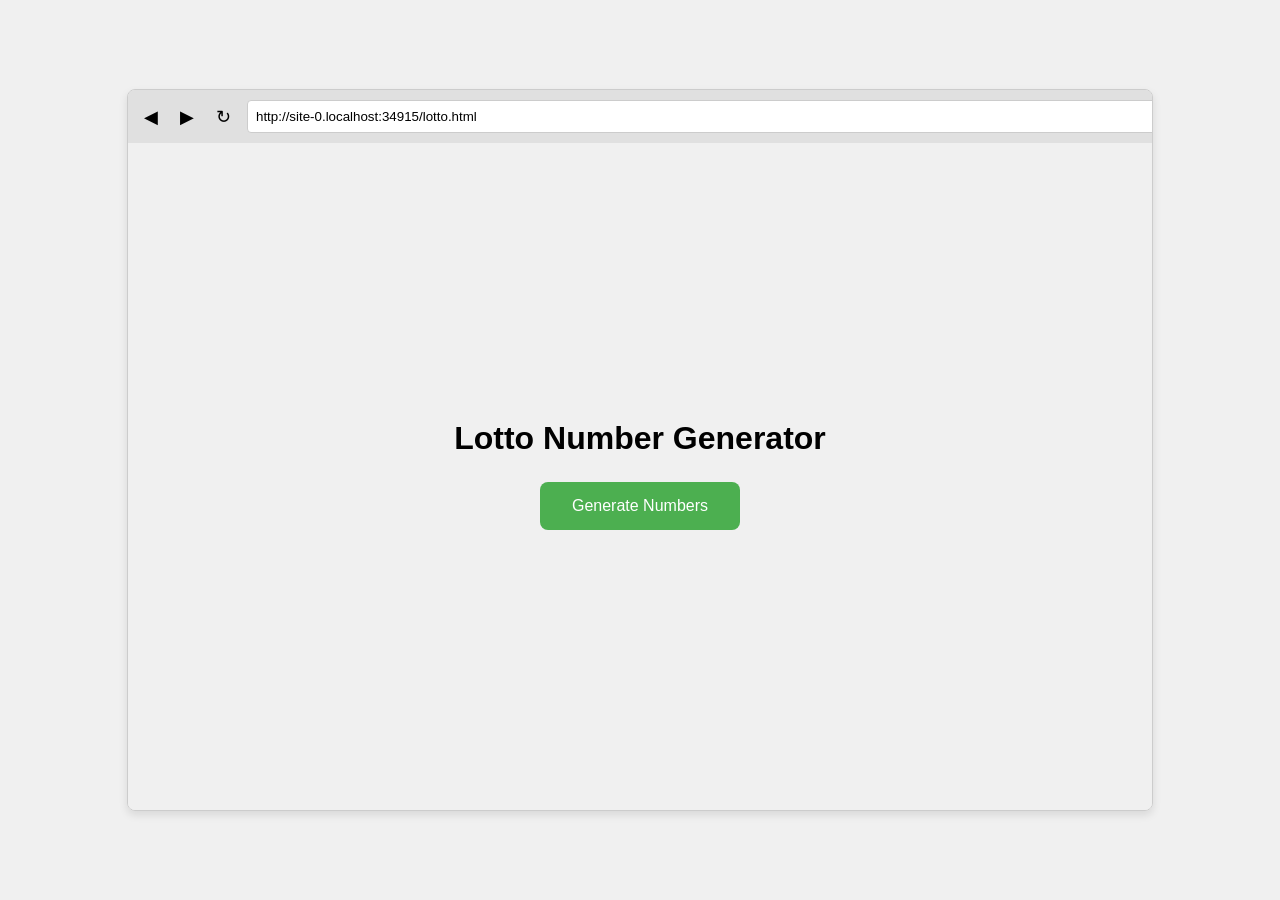
==== index.html @ 14a26ce6 "Add lottery page updates" ====
<!DOCTYPE html>
<html lang="en">
<head>
    <meta charset="UTF-8">
    <meta name="viewport" content="width=device-width, initial-scale=1.0">
    <title>Web Browser</title>
    <link rel="stylesheet" href="style.css">
</head>
<body>
    <div class="browser-container">
        <div class="browser-header">
            <div class="browser-buttons">
                <button id="back">◀</button>
                <button id="forward">▶</button>
                <button id="refresh">↻</button>
            </div>
            <div class="browser-address-bar">
                <input type="text" id="address-bar" value="lotto.html">
            </div>
        </div>
        <div class="browser-content">
            <iframe id="content-frame" src="lotto.html"></iframe>
        </div>
    </div>
    <script src="main.js"></script>
</body>
</html>
---- style.css ----
body {
    font-family: sans-serif;
    margin: 0;
    display: flex;
    justify-content: center;
    align-items: center;
    min-height: 100vh;
    background-color: #f0f0f0;
}

.browser-container {
    width: 80%;
    height: 80vh;
    border: 1px solid #ccc;
    border-radius: 8px;
    display: flex;
    flex-direction: column;
    overflow: hidden;
    box-shadow: 0 4px 8px rgba(0,0,0,0.1);
}

.browser-header {
    display: flex;
    align-items: center;
    padding: 10px;
    background-color: #e0e0e0;
}

.browser-buttons {
    display: flex;
}

.browser-buttons button {
    background: none;
    border: none;
    font-size: 18px;
    cursor: pointer;
    margin-right: 10px;
}

.browser-address-bar {
    flex-grow: 1;
}

.browser-address-bar input {
    width: 100%;
    padding: 8px;
    border-radius: 4px;
    border: 1px solid #ccc;
}

.browser-content {
    flex-grow: 1;
    display: flex;
}

#content-frame {
    flex-grow: 1;
    border: none;
}
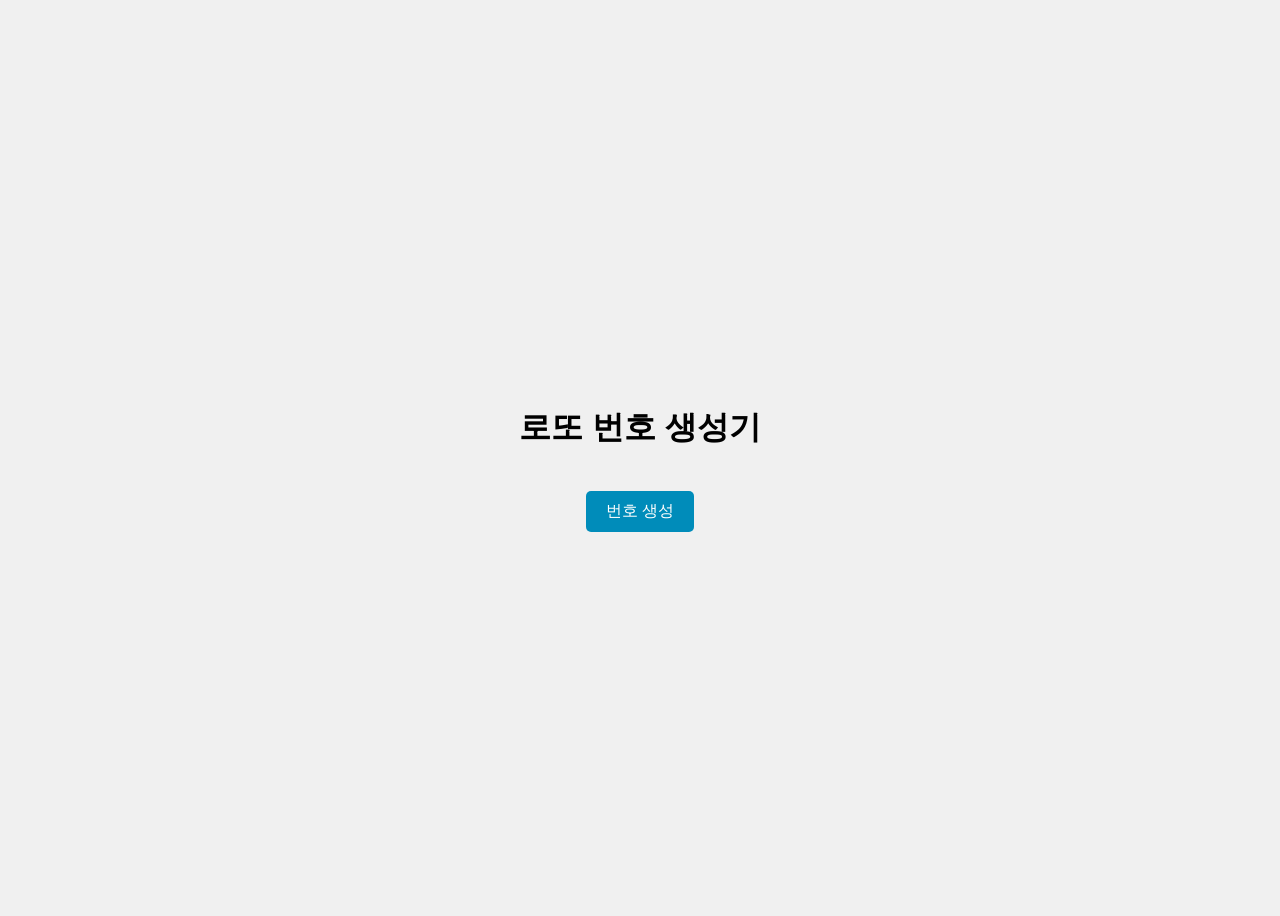
==== commit a187b225: "Update product builder app" ====
--- a/index.html
+++ b/index.html
@@ -1,26 +1,16 @@
 <!DOCTYPE html>
-<html lang="en">
+<html lang="ko">
 <head>
     <meta charset="UTF-8">
     <meta name="viewport" content="width=device-width, initial-scale=1.0">
-    <title>Web Browser</title>
+    <title>로또 번호 생성기</title>
     <link rel="stylesheet" href="style.css">
-</head>
+</head> 
 <body>
-    <div class="browser-container">
-        <div class="browser-header">
-            <div class="browser-buttons">
-                <button id="back">◀</button>
-                <button id="forward">▶</button>
-                <button id="refresh">↻</button>
-            </div>
-            <div class="browser-address-bar">
-                <input type="text" id="address-bar" value="lotto.html">
-            </div>
-        </div>
-        <div class="browser-content">
-            <iframe id="content-frame" src="lotto.html"></iframe>
-        </div>
+    <div class="container">
+        <h1>로또 번호 생성기</h1>
+        <div id="numbers" class="numbers-container"></div>
+        <button id="generate-btn">번호 생성</button>
     </div>
     <script src="main.js"></script>
 </body>
--- a/style.css
+++ b/style.css
@@ -1,6 +1,5 @@
 body {
     font-family: sans-serif;
-    margin: 0;
     display: flex;
     justify-content: center;
     align-items: center;
@@ -8,53 +7,35 @@
     background-color: #f0f0f0;
 }
 
-.browser-container {
-    width: 80%;
-    height: 80vh;
-    border: 1px solid #ccc;
-    border-radius: 8px;
-    display: flex;
-    flex-direction: column;
-    overflow: hidden;
-    box-shadow: 0 4px 8px rgba(0,0,0,0.1);
+.container {
+    text-align: center;
 }
 
-.browser-header {
+.numbers-container {
     display: flex;
-    align-items: center;
-    padding: 10px;
-    background-color: #e0e0e0;
+    justify-content: center;
+    margin-bottom: 20px;
 }
 
-.browser-buttons {
+.number {
+    width: 40px;
+    height: 40px;
+    border-radius: 50%;
+    background-color: #4CAF50;
+    color: white;
     display: flex;
+    justify-content: center;
+    align-items: center;
+    margin: 0 5px;
+    font-size: 18px;
 }
 
-.browser-buttons button {
-    background: none;
+#generate-btn {
+    padding: 10px 20px;
+    font-size: 16px;
+    cursor: pointer;
     border: none;
-    font-size: 18px;
-    cursor: pointer;
-    margin-right: 10px;
-}
-
-.browser-address-bar {
-    flex-grow: 1;
-}
-
-.browser-address-bar input {
-    width: 100%;
-    padding: 8px;
-    border-radius: 4px;
-    border: 1px solid #ccc;
-}
-
-.browser-content {
-    flex-grow: 1;
-    display: flex;
-}
-
-#content-frame {
-    flex-grow: 1;
-    border: none;
-}
+    background-color: #008CBA;
+    color: white;
+    border-radius: 5px;
+}
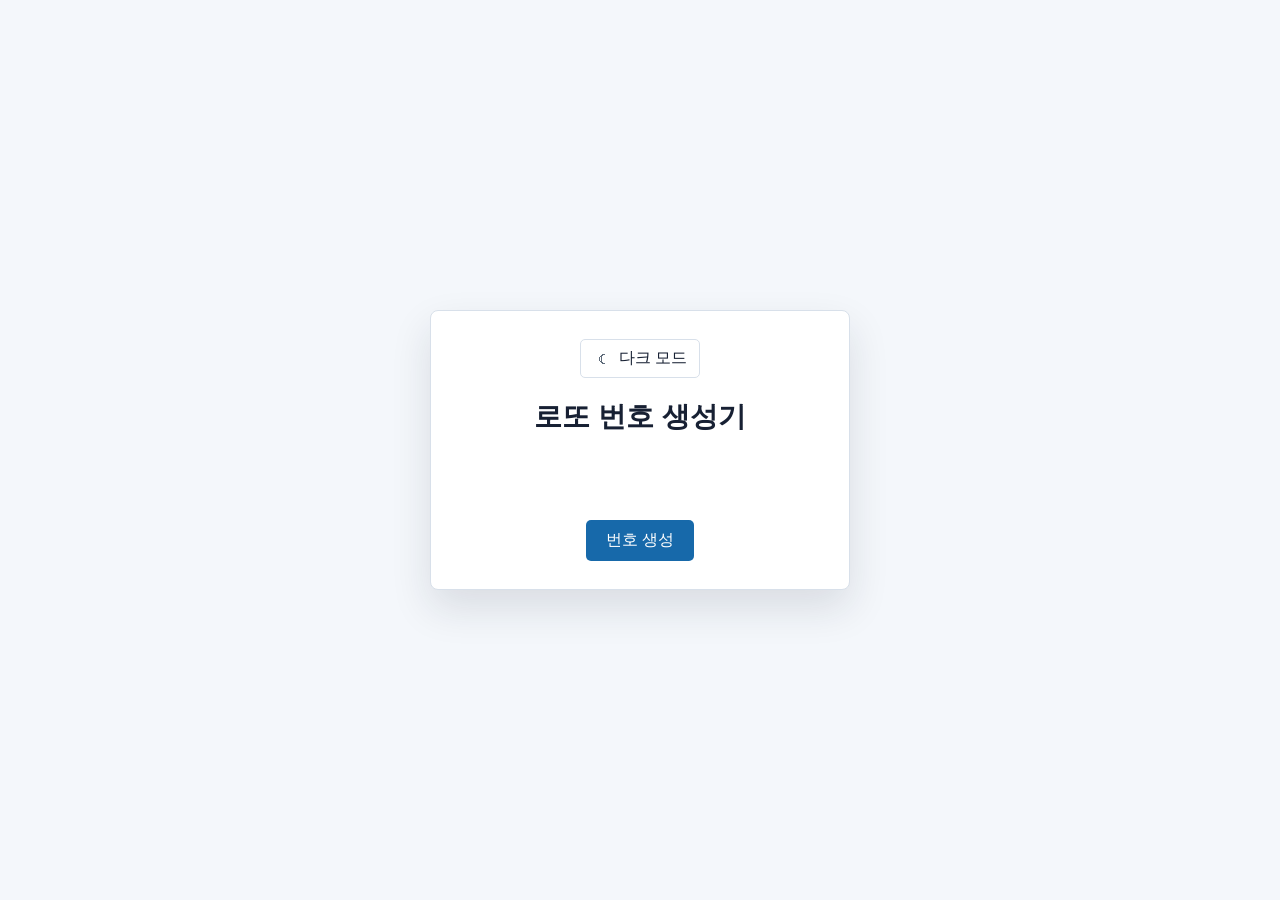
==== commit 6340f1d7: "Add theme toggle" ====
--- a/index.html
+++ b/index.html
@@ -8,6 +8,10 @@
 </head> 
 <body>
     <div class="container">
+        <button id="theme-toggle" class="theme-toggle" type="button" aria-label="다크 모드로 전환" aria-pressed="false">
+            <span class="theme-toggle__icon" aria-hidden="true">☾</span>
+            <span class="theme-toggle__text">다크 모드</span>
+        </button>
         <h1>로또 번호 생성기</h1>
         <div id="numbers" class="numbers-container"></div>
         <button id="generate-btn">번호 생성</button>
--- a/style.css
+++ b/style.css
@@ -1,41 +1,122 @@
+* {
+    box-sizing: border-box;
+}
+
+:root {
+    color-scheme: light;
+    --bg-color: #f4f7fb;
+    --panel-color: #ffffff;
+    --text-color: #172033;
+    --muted-color: #5f6b7a;
+    --number-bg: #2f9e65;
+    --number-color: #ffffff;
+    --button-bg: #1769aa;
+    --button-hover: #0f568e;
+    --button-color: #ffffff;
+    --border-color: #d8e0ea;
+    --shadow-color: rgba(23, 32, 51, 0.12);
+}
+
+body.dark-mode {
+    color-scheme: dark;
+    --bg-color: #111827;
+    --panel-color: #1f2937;
+    --text-color: #f8fafc;
+    --muted-color: #cbd5e1;
+    --number-bg: #22c55e;
+    --number-color: #082f1a;
+    --button-bg: #38bdf8;
+    --button-hover: #0ea5e9;
+    --button-color: #082f49;
+    --border-color: #334155;
+    --shadow-color: rgba(0, 0, 0, 0.32);
+}
+
 body {
     font-family: sans-serif;
     display: flex;
     justify-content: center;
     align-items: center;
     min-height: 100vh;
-    background-color: #f0f0f0;
+    margin: 0;
+    background-color: var(--bg-color);
+    color: var(--text-color);
+    transition: background-color 0.2s ease, color 0.2s ease;
 }
 
 .container {
+    width: min(92vw, 420px);
+    padding: 28px;
     text-align: center;
+    background: var(--panel-color);
+    border: 1px solid var(--border-color);
+    border-radius: 8px;
+    box-shadow: 0 18px 40px var(--shadow-color);
+}
+
+h1 {
+    margin: 0 0 24px;
+    font-size: 28px;
 }
 
 .numbers-container {
     display: flex;
     justify-content: center;
+    min-height: 40px;
     margin-bottom: 20px;
+    gap: 10px;
+    flex-wrap: wrap;
 }
 
 .number {
     width: 40px;
     height: 40px;
     border-radius: 50%;
-    background-color: #4CAF50;
-    color: white;
+    background-color: var(--number-bg);
+    color: var(--number-color);
     display: flex;
     justify-content: center;
     align-items: center;
-    margin: 0 5px;
     font-size: 18px;
+    font-weight: 700;
 }
 
-#generate-btn {
+button {
     padding: 10px 20px;
     font-size: 16px;
     cursor: pointer;
     border: none;
-    background-color: #008CBA;
-    color: white;
+    background-color: var(--button-bg);
+    color: var(--button-color);
     border-radius: 5px;
-}+    transition: background-color 0.2s ease, transform 0.2s ease;
+}
+
+button:hover {
+    background-color: var(--button-hover);
+}
+
+button:active {
+    transform: translateY(1px);
+}
+
+.theme-toggle {
+    display: inline-flex;
+    align-items: center;
+    gap: 8px;
+    margin-bottom: 20px;
+    padding: 8px 12px;
+    border: 1px solid var(--border-color);
+    background: transparent;
+    color: var(--text-color);
+}
+
+.theme-toggle:hover {
+    background: var(--bg-color);
+}
+
+.theme-toggle__icon {
+    width: 18px;
+    text-align: center;
+    color: var(--muted-color);
+}
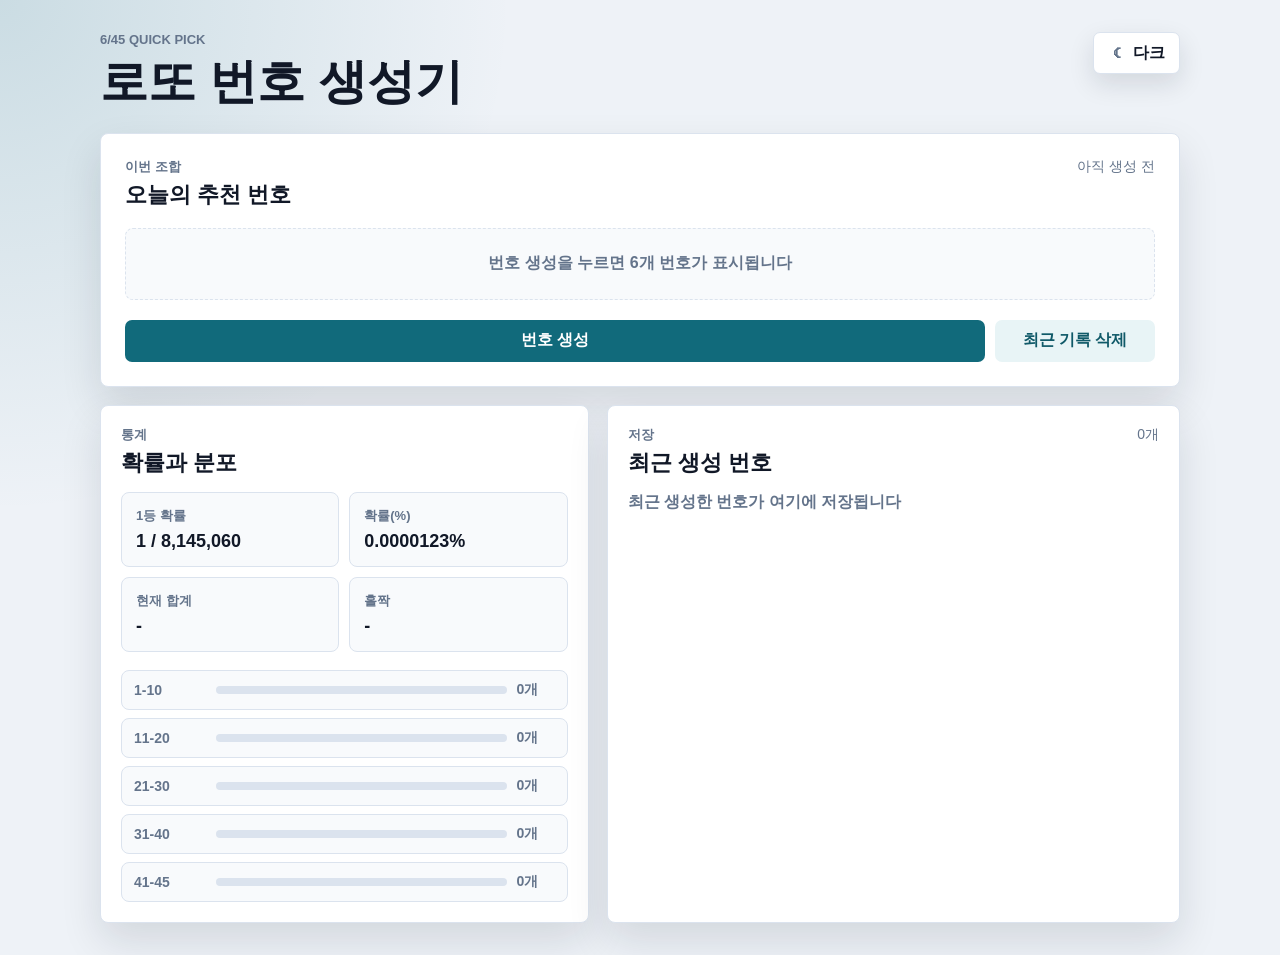
==== commit 7eea81b2: "Enhance lotto dashboard" ====
--- a/index.html
+++ b/index.html
@@ -5,17 +5,76 @@
     <meta name="viewport" content="width=device-width, initial-scale=1.0">
     <title>로또 번호 생성기</title>
     <link rel="stylesheet" href="style.css">
-</head> 
+</head>
 <body>
-    <div class="container">
-        <button id="theme-toggle" class="theme-toggle" type="button" aria-label="다크 모드로 전환" aria-pressed="false">
-            <span class="theme-toggle__icon" aria-hidden="true">☾</span>
-            <span class="theme-toggle__text">다크 모드</span>
-        </button>
-        <h1>로또 번호 생성기</h1>
-        <div id="numbers" class="numbers-container"></div>
-        <button id="generate-btn">번호 생성</button>
-    </div>
+    <main class="app-shell">
+        <header class="app-header">
+            <div>
+                <p class="eyebrow">6/45 Quick Pick</p>
+                <h1>로또 번호 생성기</h1>
+            </div>
+            <button id="theme-toggle" class="theme-toggle" type="button" aria-label="다크 모드로 전환" aria-pressed="false">
+                <span class="theme-toggle__icon" aria-hidden="true">☾</span>
+                <span class="theme-toggle__text">다크</span>
+            </button>
+        </header>
+
+        <section class="hero-panel" aria-labelledby="current-title">
+            <div class="panel-head">
+                <div>
+                    <p class="section-label">이번 조합</p>
+                    <h2 id="current-title">오늘의 추천 번호</h2>
+                </div>
+                <span id="draw-time" class="draw-time">아직 생성 전</span>
+            </div>
+            <div id="numbers" class="numbers-container" aria-live="polite"></div>
+            <div class="action-row">
+                <button id="generate-btn" class="primary-button" type="button">번호 생성</button>
+                <button id="clear-history-btn" class="secondary-button" type="button">최근 기록 삭제</button>
+            </div>
+        </section>
+
+        <section class="content-grid">
+            <article class="panel stats-panel" aria-labelledby="stats-title">
+                <div class="panel-head compact">
+                    <div>
+                        <p class="section-label">통계</p>
+                        <h2 id="stats-title">확률과 분포</h2>
+                    </div>
+                </div>
+                <dl class="odds-list">
+                    <div>
+                        <dt>1등 확률</dt>
+                        <dd>1 / 8,145,060</dd>
+                    </div>
+                    <div>
+                        <dt>확률(%)</dt>
+                        <dd>0.0000123%</dd>
+                    </div>
+                    <div>
+                        <dt>현재 합계</dt>
+                        <dd id="sum-stat">-</dd>
+                    </div>
+                    <div>
+                        <dt>홀짝</dt>
+                        <dd id="odd-even-stat">-</dd>
+                    </div>
+                </dl>
+                <div class="range-stats" id="range-stats" aria-label="번호 구간 통계"></div>
+            </article>
+
+            <article class="panel history-panel" aria-labelledby="history-title">
+                <div class="panel-head compact">
+                    <div>
+                        <p class="section-label">저장</p>
+                        <h2 id="history-title">최근 생성 번호</h2>
+                    </div>
+                    <span id="history-count" class="history-count">0개</span>
+                </div>
+                <div id="history-list" class="history-list"></div>
+            </article>
+        </section>
+    </main>
     <script src="main.js"></script>
 </body>
-</html>+</html>
--- a/style.css
+++ b/style.css
@@ -4,119 +4,353 @@
 
 :root {
     color-scheme: light;
-    --bg-color: #f4f7fb;
-    --panel-color: #ffffff;
-    --text-color: #172033;
-    --muted-color: #5f6b7a;
-    --number-bg: #2f9e65;
-    --number-color: #ffffff;
-    --button-bg: #1769aa;
-    --button-hover: #0f568e;
-    --button-color: #ffffff;
-    --border-color: #d8e0ea;
-    --shadow-color: rgba(23, 32, 51, 0.12);
+    --bg-color: #eef2f7;
+    --surface-color: #ffffff;
+    --surface-soft: #f8fafc;
+    --text-color: #111827;
+    --muted-color: #64748b;
+    --border-color: #dbe3ee;
+    --shadow-color: rgba(15, 23, 42, 0.12);
+    --primary-color: #116a7b;
+    --primary-hover: #0e5b6a;
+    --primary-text: #ffffff;
+    --soft-button: #e8f4f6;
+    --soft-button-text: #0f5968;
+    --ball-text: #ffffff;
+    --yellow-ball: #f5a623;
+    --blue-ball: #3478f6;
+    --red-ball: #ef4444;
+    --gray-ball: #64748b;
+    --green-ball: #16a34a;
 }
 
 body.dark-mode {
     color-scheme: dark;
-    --bg-color: #111827;
-    --panel-color: #1f2937;
+    --bg-color: #0f172a;
+    --surface-color: #182235;
+    --surface-soft: #101827;
     --text-color: #f8fafc;
-    --muted-color: #cbd5e1;
-    --number-bg: #22c55e;
-    --number-color: #082f1a;
-    --button-bg: #38bdf8;
-    --button-hover: #0ea5e9;
-    --button-color: #082f49;
-    --border-color: #334155;
-    --shadow-color: rgba(0, 0, 0, 0.32);
+    --muted-color: #aeb8c7;
+    --border-color: #2d3a50;
+    --shadow-color: rgba(0, 0, 0, 0.28);
+    --primary-color: #2dd4bf;
+    --primary-hover: #14b8a6;
+    --primary-text: #062923;
+    --soft-button: #233449;
+    --soft-button-text: #d5eef4;
+    --gray-ball: #94a3b8;
 }
 
 body {
-    font-family: sans-serif;
-    display: flex;
-    justify-content: center;
-    align-items: center;
     min-height: 100vh;
     margin: 0;
-    background-color: var(--bg-color);
+    font-family: Arial, sans-serif;
+    background:
+        radial-gradient(circle at top left, rgba(17, 106, 123, 0.16), transparent 32rem),
+        var(--bg-color);
     color: var(--text-color);
     transition: background-color 0.2s ease, color 0.2s ease;
 }
 
-.container {
-    width: min(92vw, 420px);
-    padding: 28px;
-    text-align: center;
-    background: var(--panel-color);
+button {
+    min-height: 42px;
+    border: 0;
+    border-radius: 7px;
+    font: inherit;
+    font-weight: 700;
+    cursor: pointer;
+    transition: background-color 0.2s ease, color 0.2s ease, transform 0.2s ease;
+}
+
+button:active {
+    transform: translateY(1px);
+}
+
+.app-shell {
+    width: min(1120px, 100%);
+    margin: 0 auto;
+    padding: 32px 20px;
+}
+
+.app-header {
+    display: flex;
+    align-items: flex-start;
+    justify-content: space-between;
+    gap: 16px;
+    margin-bottom: 22px;
+}
+
+.eyebrow,
+.section-label {
+    margin: 0 0 6px;
+    color: var(--muted-color);
+    font-size: 13px;
+    font-weight: 700;
+    text-transform: uppercase;
+}
+
+h1,
+h2 {
+    margin: 0;
+    line-height: 1.2;
+}
+
+h1 {
+    font-size: clamp(30px, 7vw, 48px);
+}
+
+h2 {
+    font-size: 22px;
+}
+
+.theme-toggle {
+    display: inline-flex;
+    align-items: center;
+    justify-content: center;
+    gap: 7px;
+    padding: 0 14px;
+    background: var(--surface-color);
+    color: var(--text-color);
+    border: 1px solid var(--border-color);
+    box-shadow: 0 10px 26px var(--shadow-color);
+    white-space: nowrap;
+}
+
+.theme-toggle__icon {
+    width: 18px;
+    color: var(--muted-color);
+}
+
+.hero-panel,
+.panel {
+    background: var(--surface-color);
     border: 1px solid var(--border-color);
     border-radius: 8px;
     box-shadow: 0 18px 40px var(--shadow-color);
 }
 
-h1 {
-    margin: 0 0 24px;
-    font-size: 28px;
+.hero-panel {
+    padding: 24px;
+    margin-bottom: 18px;
+}
+
+.panel {
+    padding: 20px;
+}
+
+.panel-head {
+    display: flex;
+    align-items: flex-start;
+    justify-content: space-between;
+    gap: 14px;
+    margin-bottom: 20px;
+}
+
+.panel-head.compact {
+    margin-bottom: 16px;
+}
+
+.draw-time,
+.history-count {
+    color: var(--muted-color);
+    font-size: 14px;
+    white-space: nowrap;
 }
 
 .numbers-container {
     display: flex;
+    min-height: 72px;
+    align-items: center;
     justify-content: center;
-    min-height: 40px;
+    gap: 12px;
+    flex-wrap: wrap;
+    padding: 20px;
     margin-bottom: 20px;
+    background: var(--surface-soft);
+    border: 1px dashed var(--border-color);
+    border-radius: 8px;
+}
+
+.empty-state {
+    margin: 0;
+    color: var(--muted-color);
+    font-weight: 700;
+}
+
+.number {
+    display: inline-flex;
+    width: 48px;
+    height: 48px;
+    align-items: center;
+    justify-content: center;
+    border-radius: 50%;
+    color: var(--ball-text);
+    font-size: 18px;
+    font-weight: 800;
+    box-shadow: inset 0 -5px 10px rgba(0, 0, 0, 0.18), 0 8px 16px rgba(15, 23, 42, 0.14);
+}
+
+.ball-yellow { background: var(--yellow-ball); }
+.ball-blue { background: var(--blue-ball); }
+.ball-red { background: var(--red-ball); }
+.ball-gray { background: var(--gray-ball); }
+.ball-green { background: var(--green-ball); }
+
+.action-row {
+    display: flex;
     gap: 10px;
     flex-wrap: wrap;
 }
 
-.number {
-    width: 40px;
-    height: 40px;
-    border-radius: 50%;
-    background-color: var(--number-bg);
-    color: var(--number-color);
-    display: flex;
-    justify-content: center;
-    align-items: center;
+.primary-button {
+    flex: 1 1 180px;
+    padding: 0 20px;
+    background: var(--primary-color);
+    color: var(--primary-text);
+}
+
+.primary-button:hover {
+    background: var(--primary-hover);
+}
+
+.secondary-button {
+    flex: 0 1 160px;
+    padding: 0 16px;
+    background: var(--soft-button);
+    color: var(--soft-button-text);
+}
+
+.content-grid {
+    display: grid;
+    grid-template-columns: minmax(0, 0.92fr) minmax(0, 1.08fr);
+    gap: 18px;
+}
+
+.odds-list {
+    display: grid;
+    grid-template-columns: repeat(2, minmax(0, 1fr));
+    gap: 10px;
+    margin: 0 0 18px;
+}
+
+.odds-list div,
+.range-item,
+.history-item {
+    background: var(--surface-soft);
+    border: 1px solid var(--border-color);
+    border-radius: 8px;
+}
+
+.odds-list div {
+    padding: 14px;
+}
+
+.odds-list dt {
+    margin-bottom: 6px;
+    color: var(--muted-color);
+    font-size: 13px;
+    font-weight: 700;
+}
+
+.odds-list dd {
+    margin: 0;
     font-size: 18px;
-    font-weight: 700;
-}
-
-button {
-    padding: 10px 20px;
-    font-size: 16px;
-    cursor: pointer;
-    border: none;
-    background-color: var(--button-bg);
-    color: var(--button-color);
-    border-radius: 5px;
-    transition: background-color 0.2s ease, transform 0.2s ease;
-}
-
-button:hover {
-    background-color: var(--button-hover);
-}
-
-button:active {
-    transform: translateY(1px);
-}
-
-.theme-toggle {
-    display: inline-flex;
-    align-items: center;
+    font-weight: 800;
+}
+
+.range-stats {
+    display: grid;
     gap: 8px;
-    margin-bottom: 20px;
-    padding: 8px 12px;
-    border: 1px solid var(--border-color);
-    background: transparent;
-    color: var(--text-color);
-}
-
-.theme-toggle:hover {
-    background: var(--bg-color);
-}
-
-.theme-toggle__icon {
-    width: 18px;
-    text-align: center;
-    color: var(--muted-color);
-}
+}
+
+.range-item {
+    display: grid;
+    grid-template-columns: 72px 1fr 38px;
+    align-items: center;
+    gap: 10px;
+    padding: 10px 12px;
+    color: var(--muted-color);
+    font-size: 14px;
+    font-weight: 700;
+}
+
+.range-bar {
+    height: 8px;
+    overflow: hidden;
+    background: var(--border-color);
+    border-radius: 999px;
+}
+
+.range-bar span {
+    display: block;
+    height: 100%;
+    background: var(--primary-color);
+    border-radius: inherit;
+}
+
+.history-list {
+    display: grid;
+    gap: 10px;
+}
+
+.history-item {
+    display: grid;
+    grid-template-columns: 74px 1fr;
+    align-items: center;
+    gap: 12px;
+    padding: 12px;
+}
+
+.history-meta {
+    color: var(--muted-color);
+    font-size: 13px;
+    font-weight: 700;
+}
+
+.history-balls {
+    display: flex;
+    gap: 6px;
+    flex-wrap: wrap;
+}
+
+.history-balls .number {
+    width: 30px;
+    height: 30px;
+    font-size: 13px;
+    box-shadow: inset 0 -3px 7px rgba(0, 0, 0, 0.18);
+}
+
+@media (max-width: 760px) {
+    .app-shell {
+        padding: 22px 14px;
+    }
+
+    .app-header,
+    .panel-head {
+        align-items: stretch;
+    }
+
+    .content-grid,
+    .odds-list {
+        grid-template-columns: 1fr;
+    }
+
+    .hero-panel,
+    .panel {
+        padding: 18px;
+    }
+
+    .numbers-container {
+        padding: 16px 10px;
+    }
+
+    .number {
+        width: 42px;
+        height: 42px;
+        font-size: 16px;
+    }
+
+    .secondary-button {
+        flex: 1 1 160px;
+    }
+}
